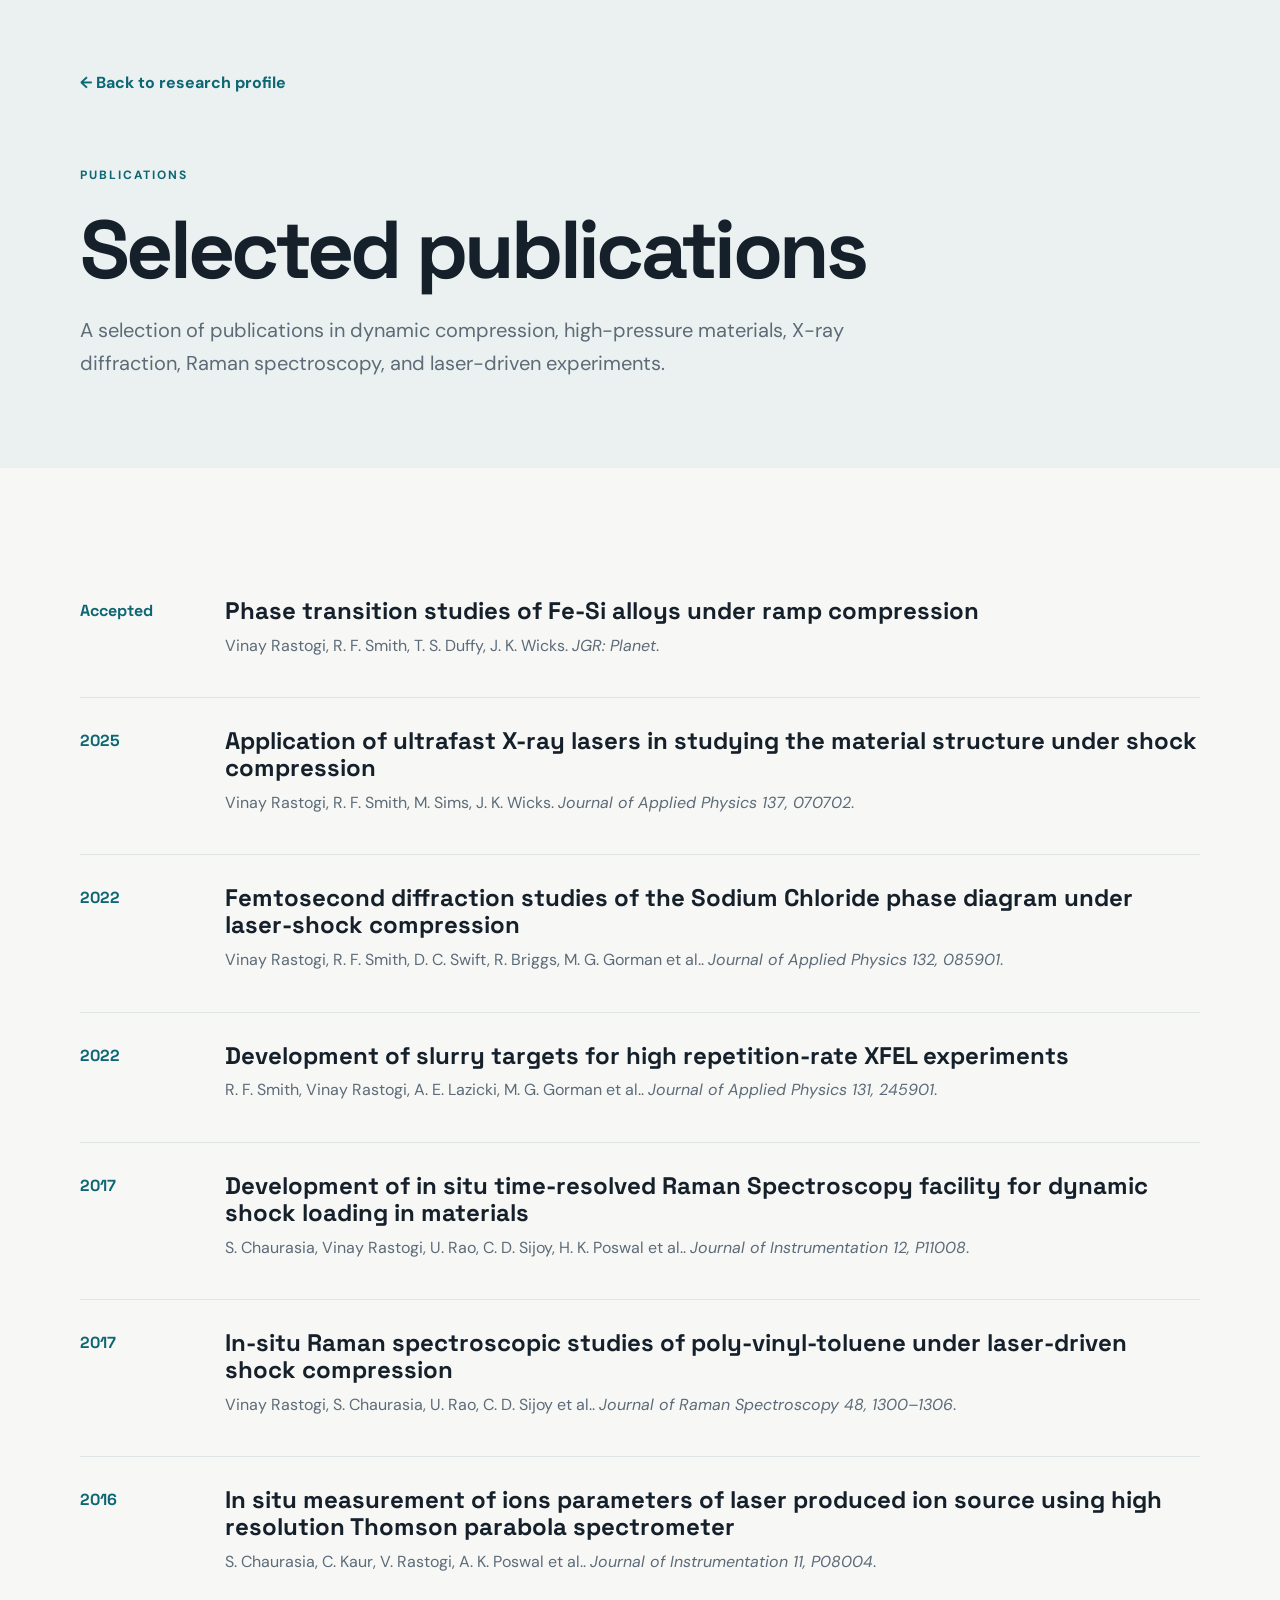
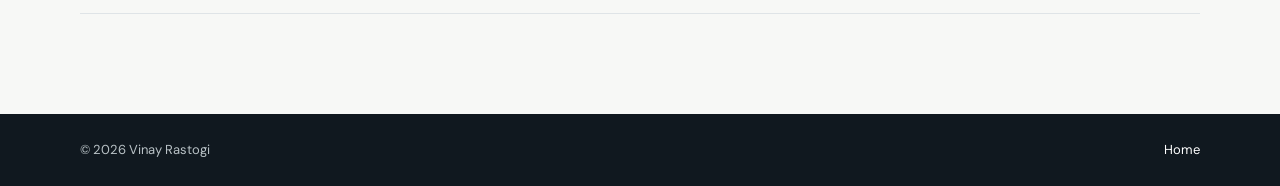
==== publications.html @ 96723e89 "Add files via upload Initial website" ====
<!DOCTYPE html>
<html lang="en"><head><meta charset="UTF-8"><meta name="viewport" content="width=device-width, initial-scale=1.0">
<title>Publications | Vinay Rastogi</title><link rel="stylesheet" href="style.css"></head>
<body><header class="subhero"><div class="container"><a class="back" href="index.html">← Back to research profile</a>
<p class="eyebrow">PUBLICATIONS</p><h1>Selected publications</h1>
<p class="lead">A selection of publications in dynamic compression, high-pressure materials, X-ray diffraction, Raman spectroscopy, and laser-driven experiments.</p>
</div></header><main class="section container"><div class="pub"><div class="year">Accepted</div><div><h3>Phase transition studies of Fe-Si alloys under ramp compression</h3><p>Vinay Rastogi, R. F. Smith, T. S. Duffy, J. K. Wicks. <em>JGR: Planet</em>.</p></div></div><div class="pub"><div class="year">2025</div><div><h3>Application of ultrafast X-ray lasers in studying the material structure under shock compression</h3><p>Vinay Rastogi, R. F. Smith, M. Sims, J. K. Wicks. <em>Journal of Applied Physics 137, 070702</em>.</p></div></div><div class="pub"><div class="year">2022</div><div><h3>Femtosecond diffraction studies of the Sodium Chloride phase diagram under laser-shock compression</h3><p>Vinay Rastogi, R. F. Smith, D. C. Swift, R. Briggs, M. G. Gorman et al.. <em>Journal of Applied Physics 132, 085901</em>.</p></div></div><div class="pub"><div class="year">2022</div><div><h3>Development of slurry targets for high repetition-rate XFEL experiments</h3><p>R. F. Smith, Vinay Rastogi, A. E. Lazicki, M. G. Gorman et al.. <em>Journal of Applied Physics 131, 245901</em>.</p></div></div><div class="pub"><div class="year">2017</div><div><h3>Development of in situ time-resolved Raman Spectroscopy facility for dynamic shock loading in materials</h3><p>S. Chaurasia, Vinay Rastogi, U. Rao, C. D. Sijoy, H. K. Poswal et al.. <em>Journal of Instrumentation 12, P11008</em>.</p></div></div><div class="pub"><div class="year">2017</div><div><h3>In-situ Raman spectroscopic studies of poly-vinyl-toluene under laser-driven shock compression</h3><p>Vinay Rastogi, S. Chaurasia, U. Rao, C. D. Sijoy et al.. <em>Journal of Raman Spectroscopy 48, 1300–1306</em>.</p></div></div><div class="pub"><div class="year">2016</div><div><h3>In situ measurement of ions parameters of laser produced ion source using high resolution Thomson parabola spectrometer</h3><p>S. Chaurasia, C. Kaur, V. Rastogi, A. K. Poswal et al.. <em>Journal of Instrumentation 11, P08004</em>.</p></div></div></main>
<footer><div class="container footer-inner"><span>© 2026 Vinay Rastogi</span><a href="index.html">Home</a></div></footer></body></html>
---- style.css ----
@import url('https://fonts.googleapis.com/css2?family=DM+Sans:wght@400;500;600;700&family=Space+Grotesk:wght@500;600;700&display=swap');

:root{
  --ink:#15202b; --muted:#5d6b78; --paper:#f7f8f6; --white:#fff;
  --line:#dfe4e7; --accent:#0d6673; --accent2:#dbeff1;
  --max:1120px;
}
*{box-sizing:border-box}
html{scroll-behavior:smooth}
body{margin:0;background:var(--paper);color:var(--ink);font-family:"DM Sans",Arial,sans-serif;line-height:1.65}
h1,h2,h3{font-family:"Space Grotesk",Arial,sans-serif;line-height:1.12;margin:0 0 18px}
h1{font-size:clamp(46px,7vw,82px);letter-spacing:-.045em}
h2{font-size:clamp(34px,4vw,52px);letter-spacing:-.035em}
h3{font-size:24px}
p{margin:0 0 18px;color:var(--muted)}
a{color:var(--accent);text-decoration:none}
.container{width:min(calc(100% - 48px),var(--max));margin:auto}
.hero{background:linear-gradient(135deg,#eef6f6 0%,#f7f8f6 55%,#e9eeee 100%);min-height:690px}
.nav{display:flex;justify-content:space-between;align-items:center;padding:24px 0}
.brand{width:42px;height:42px;border:1px solid var(--ink);display:grid;place-items:center;font-family:"Space Grotesk";font-weight:700;color:var(--ink)}
.navlinks{display:flex;gap:25px;flex-wrap:wrap}
.navlinks a{font-size:14px;font-weight:600;color:var(--ink)}
.hero-content{display:grid;grid-template-columns:1.65fr .75fr;gap:70px;align-items:center;padding:100px 0 120px}
.eyebrow,.section-label,.tag{font-size:12px;letter-spacing:.16em;font-weight:700;color:var(--accent);margin-bottom:18px}
.hero h2{font-size:clamp(22px,2.4vw,31px);font-weight:500;max-width:720px;color:#40515b}
.lead{font-size:20px;max-width:780px}
.buttons{display:flex;gap:12px;flex-wrap:wrap;margin-top:28px}
.button{display:inline-block;padding:12px 18px;border:1px solid var(--ink);color:var(--ink);font-weight:700;font-size:14px}
.button.primary{background:var(--ink);color:white}
.button.large{padding:17px 25px}
.profile-card{background:rgba(255,255,255,.7);border:1px solid var(--line);padding:28px;text-align:center}
.profile-placeholder{height:280px;background:#dce4e5;display:grid;place-items:center;font-family:"Space Grotesk";font-weight:700;letter-spacing:.12em;color:#5e6b70;margin-bottom:22px}
.section{padding:100px 0}
.section.alt{background:#edf1f0}
.two-col{display:grid;grid-template-columns:1fr 1fr;gap:70px;font-size:19px}
.cards{display:grid;grid-template-columns:repeat(3,1fr);gap:18px}
.card{background:var(--white);border:1px solid var(--line);padding:28px;min-height:230px}
.card span{font-size:13px;color:var(--accent);font-weight:700}
.card h3{margin-top:55px}
.project-grid{display:grid;grid-template-columns:1fr 1fr;gap:22px}
.project{background:white;border:1px solid var(--line)}
.project-image{height:210px;background:#dce5e5;display:grid;place-items:center;font-family:"Space Grotesk";font-weight:700;letter-spacing:.12em;color:#647276}
.project-body{padding:28px}
.project-body h3{margin-bottom:12px}
.tech-list{display:flex;flex-wrap:wrap;gap:10px;margin:30px 0}
.tech-list span{background:white;border:1px solid var(--line);padding:11px 15px;font-weight:600;font-size:14px}
.facilities{font-size:15px}
.cv-section{display:flex;justify-content:space-between;align-items:center;gap:30px}
.contact{background:var(--ink);color:white}
.contact p{color:#c8d1d5;max-width:720px;font-size:18px}
.contact h2{color:white}
.contact .section-label{color:#8fd2d8}
.contact-links{display:flex;flex-wrap:wrap;gap:24px;margin:30px 0}
.contact-links a{color:white;font-weight:600}
.qr-area{display:flex;align-items:center;gap:22px;margin-top:40px}
.qr-placeholder{width:130px;height:130px;background:white;color:var(--ink);display:grid;place-items:center;text-align:center;font-weight:700}
.qr-area span{color:#b8c4c8;font-size:14px}
footer{background:#10181f;color:#b9c2c6;padding:25px 0}
.footer-inner{display:flex;justify-content:space-between;gap:20px;font-size:13px}
.footer-inner a{color:white}
.subhero{padding:70px 0;background:#eaf1f0}
.back{font-weight:700;display:inline-block;margin-bottom:70px}
.pub{display:grid;grid-template-columns:110px 1fr;gap:35px;padding:30px 0;border-bottom:1px solid var(--line)}
.pub h3{margin-bottom:8px}.pub p{margin-bottom:8px}.year{font-family:"Space Grotesk";font-weight:700;color:var(--accent)}
@media(max-width:800px){
  .navlinks{display:none}
  .hero-content,.two-col,.cards,.project-grid{grid-template-columns:1fr}
  .hero-content{padding:65px 0 80px;gap:40px}
  .section{padding:70px 0}
  .cv-section{display:block}.cv-section .button{margin-top:20px}
  .footer-inner{display:block}.footer-inner span{display:block;margin-bottom:6px}
}

.pub-mini{max-width:900px;margin:25px 0 30px}.pub-mini p{padding:16px 0;border-bottom:1px solid var(--line);margin:0}.pub-mini strong{color:var(--ink)}
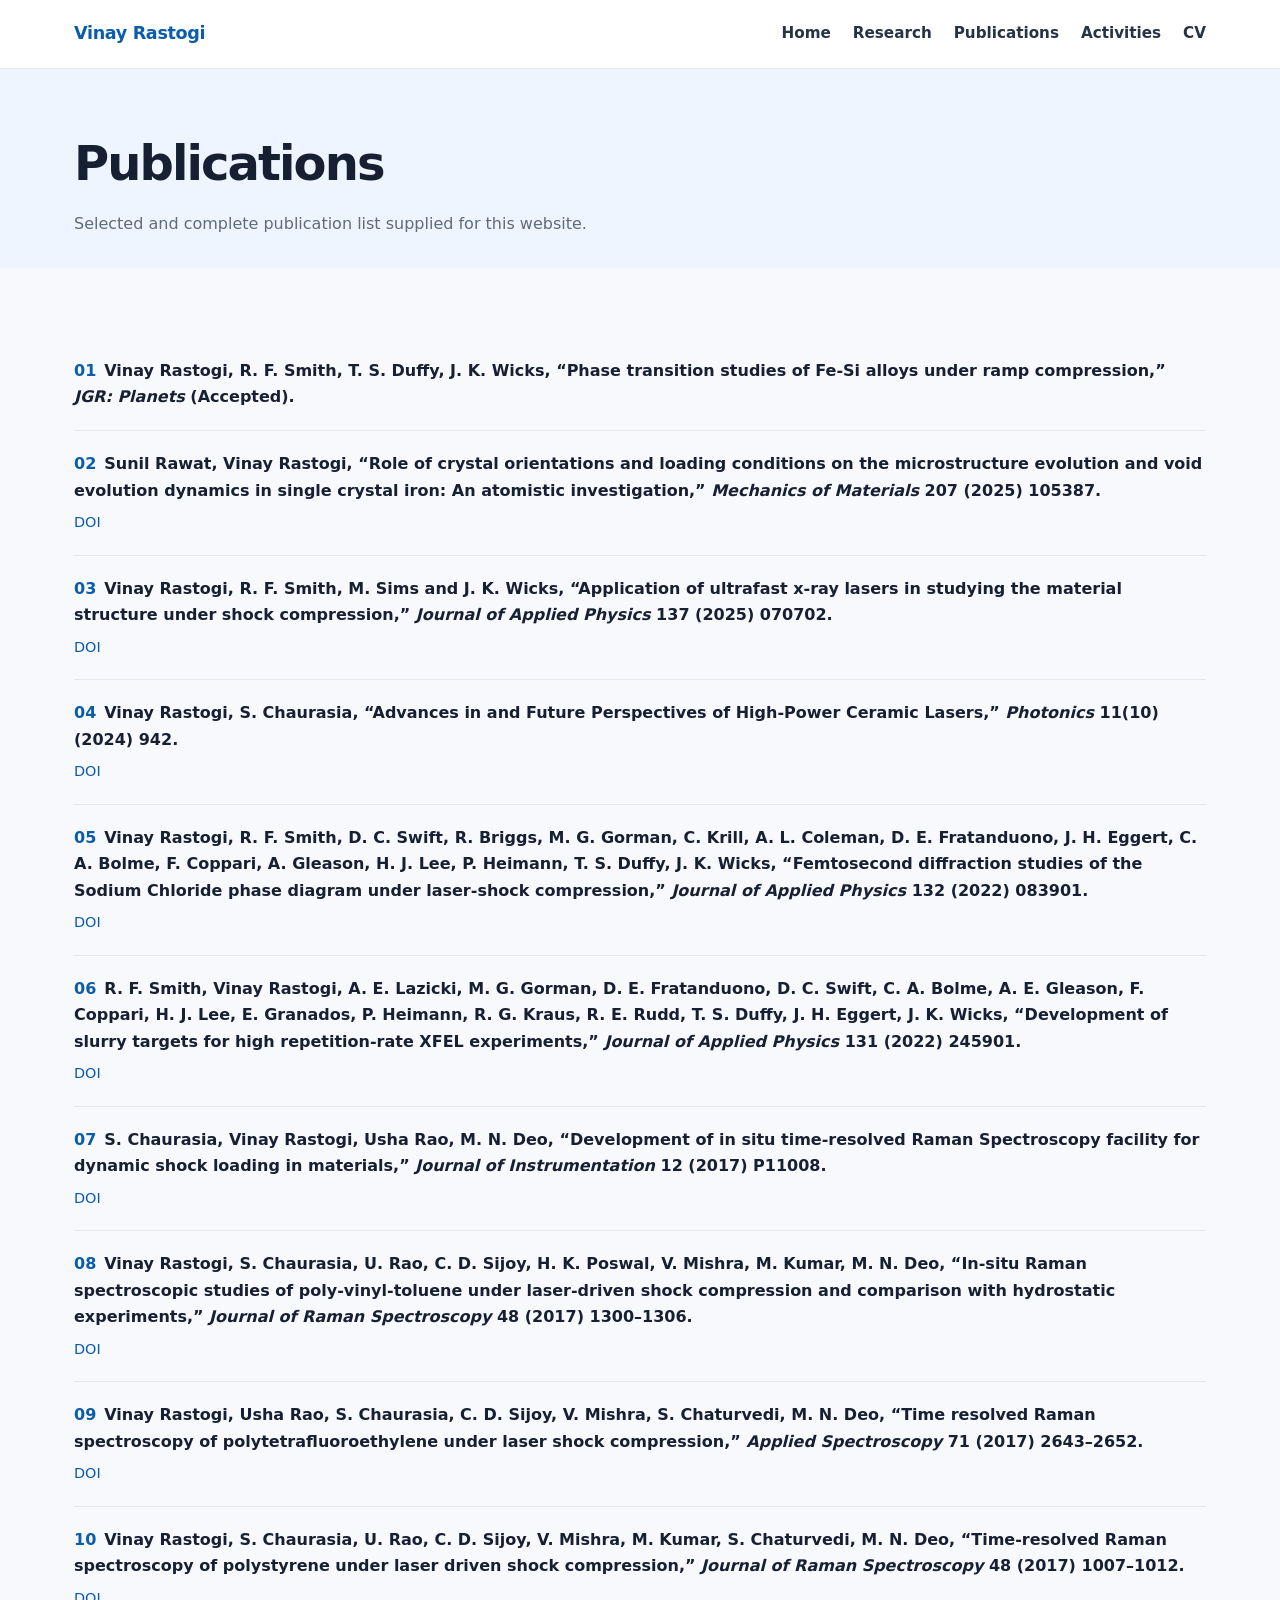
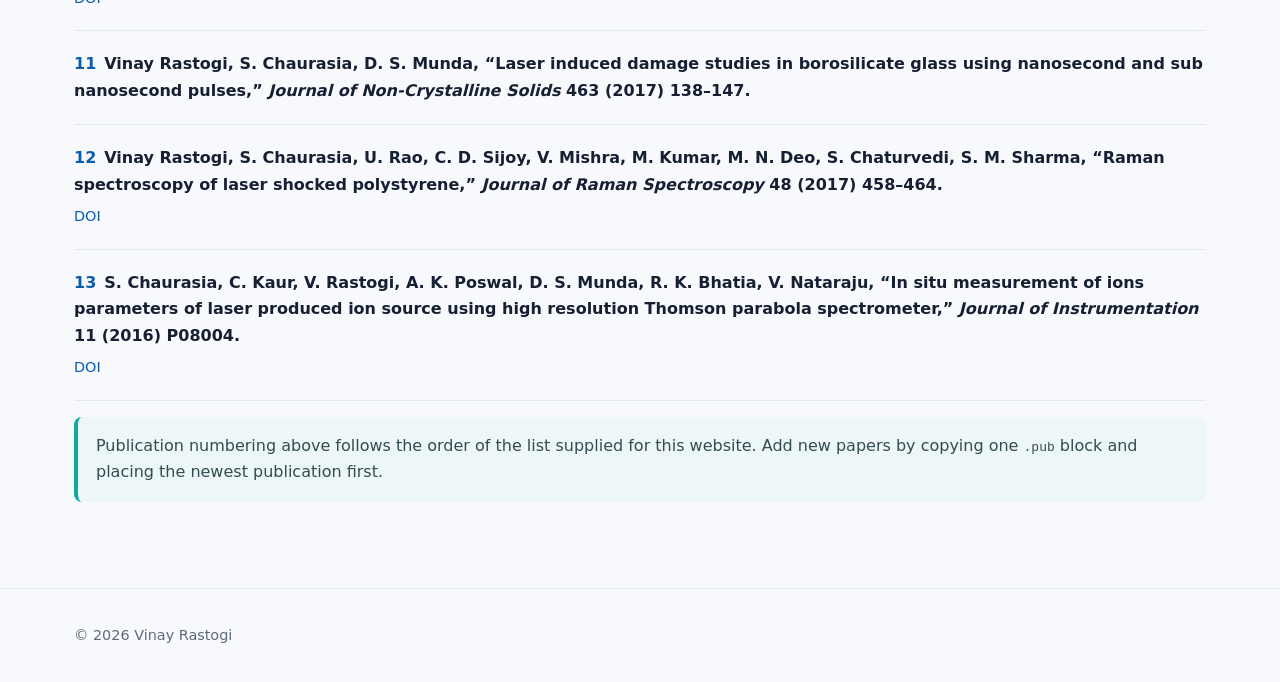
==== commit eb905454: "Add files via upload" ====
--- a/publications.html
+++ b/publications.html
@@ -1,8 +1,17 @@
-<!DOCTYPE html>
-<html lang="en"><head><meta charset="UTF-8"><meta name="viewport" content="width=device-width, initial-scale=1.0">
-<title>Publications | Vinay Rastogi</title><link rel="stylesheet" href="style.css"></head>
-<body><header class="subhero"><div class="container"><a class="back" href="index.html">← Back to research profile</a>
-<p class="eyebrow">PUBLICATIONS</p><h1>Selected publications</h1>
-<p class="lead">A selection of publications in dynamic compression, high-pressure materials, X-ray diffraction, Raman spectroscopy, and laser-driven experiments.</p>
-</div></header><main class="section container"><div class="pub"><div class="year">Accepted</div><div><h3>Phase transition studies of Fe-Si alloys under ramp compression</h3><p>Vinay Rastogi, R. F. Smith, T. S. Duffy, J. K. Wicks. <em>JGR: Planet</em>.</p></div></div><div class="pub"><div class="year">2025</div><div><h3>Application of ultrafast X-ray lasers in studying the material structure under shock compression</h3><p>Vinay Rastogi, R. F. Smith, M. Sims, J. K. Wicks. <em>Journal of Applied Physics 137, 070702</em>.</p></div></div><div class="pub"><div class="year">2022</div><div><h3>Femtosecond diffraction studies of the Sodium Chloride phase diagram under laser-shock compression</h3><p>Vinay Rastogi, R. F. Smith, D. C. Swift, R. Briggs, M. G. Gorman et al.. <em>Journal of Applied Physics 132, 085901</em>.</p></div></div><div class="pub"><div class="year">2022</div><div><h3>Development of slurry targets for high repetition-rate XFEL experiments</h3><p>R. F. Smith, Vinay Rastogi, A. E. Lazicki, M. G. Gorman et al.. <em>Journal of Applied Physics 131, 245901</em>.</p></div></div><div class="pub"><div class="year">2017</div><div><h3>Development of in situ time-resolved Raman Spectroscopy facility for dynamic shock loading in materials</h3><p>S. Chaurasia, Vinay Rastogi, U. Rao, C. D. Sijoy, H. K. Poswal et al.. <em>Journal of Instrumentation 12, P11008</em>.</p></div></div><div class="pub"><div class="year">2017</div><div><h3>In-situ Raman spectroscopic studies of poly-vinyl-toluene under laser-driven shock compression</h3><p>Vinay Rastogi, S. Chaurasia, U. Rao, C. D. Sijoy et al.. <em>Journal of Raman Spectroscopy 48, 1300–1306</em>.</p></div></div><div class="pub"><div class="year">2016</div><div><h3>In situ measurement of ions parameters of laser produced ion source using high resolution Thomson parabola spectrometer</h3><p>S. Chaurasia, C. Kaur, V. Rastogi, A. K. Poswal et al.. <em>Journal of Instrumentation 11, P08004</em>.</p></div></div></main>
-<footer><div class="container footer-inner"><span>© 2026 Vinay Rastogi</span><a href="index.html">Home</a></div></footer></body></html>+<!doctype html><html lang="en"><head><meta charset="utf-8"><meta name="viewport" content="width=device-width,initial-scale=1"><title>Publications | Vinay Rastogi</title><link rel="stylesheet" href="style.css"></head><body>
+<nav class="nav"><div class="wrap navin"><a class="brand" href="index.html">Vinay Rastogi</a><div class="links"><a href="index.html">Home</a><a href="research.html">Research</a><a href="publications.html">Publications</a><a href="activities.html">Activities</a><a href="CV_Vinay_Rastogi.pdf">CV</a></div></div></nav>
+<header class="page-hero"><div class="wrap"><h1>Publications</h1><p>Selected and complete publication list supplied for this website.</p></div></header>
+<section><div class="wrap"><div class="pub"><span class="number">01</span><span class="pub-title">Vinay Rastogi, R. F. Smith, T. S. Duffy, J. K. Wicks, “Phase transition studies of Fe-Si alloys under ramp compression,” <em>JGR: Planets</em> (Accepted).</span></div>
+<div class="pub"><span class="number">02</span><span class="pub-title">Sunil Rawat, Vinay Rastogi, “Role of crystal orientations and loading conditions on the microstructure evolution and void evolution dynamics in single crystal iron: An atomistic investigation,” <em>Mechanics of Materials</em> 207 (2025) 105387.</span><div class="pub-links"><a href="https://doi.org/10.1016/j.mechmat.2025.105387" target="_blank" rel="noopener">DOI</a></div></div>
+<div class="pub"><span class="number">03</span><span class="pub-title">Vinay Rastogi, R. F. Smith, M. Sims and J. K. Wicks, “Application of ultrafast x-ray lasers in studying the material structure under shock compression,” <em>Journal of Applied Physics</em> 137 (2025) 070702.</span><div class="pub-links"><a href="https://doi.org/10.1063/5.0239330" target="_blank" rel="noopener">DOI</a></div></div>
+<div class="pub"><span class="number">04</span><span class="pub-title">Vinay Rastogi, S. Chaurasia, “Advances in and Future Perspectives of High-Power Ceramic Lasers,” <em>Photonics</em> 11(10) (2024) 942.</span><div class="pub-links"><a href="https://doi.org/10.3390/photonics11100942" target="_blank" rel="noopener">DOI</a></div></div>
+<div class="pub"><span class="number">05</span><span class="pub-title">Vinay Rastogi, R. F. Smith, D. C. Swift, R. Briggs, M. G. Gorman, C. Krill, A. L. Coleman, D. E. Fratanduono, J. H. Eggert, C. A. Bolme, F. Coppari, A. Gleason, H. J. Lee, P. Heimann, T. S. Duffy, J. K. Wicks, “Femtosecond diffraction studies of the Sodium Chloride phase diagram under laser-shock compression,” <em>Journal of Applied Physics</em> 132 (2022) 083901.</span><div class="pub-links"><a href="https://doi.org/10.1063/5.0094894" target="_blank" rel="noopener">DOI</a></div></div>
+<div class="pub"><span class="number">06</span><span class="pub-title">R. F. Smith, Vinay Rastogi, A. E. Lazicki, M. G. Gorman, D. E. Fratanduono, D. C. Swift, C. A. Bolme, A. E. Gleason, F. Coppari, H. J. Lee, E. Granados, P. Heimann, R. G. Kraus, R. E. Rudd, T. S. Duffy, J. H. Eggert, J. K. Wicks, “Development of slurry targets for high repetition-rate XFEL experiments,” <em>Journal of Applied Physics</em> 131 (2022) 245901.</span><div class="pub-links"><a href="https://doi.org/10.1063/5.0095654" target="_blank" rel="noopener">DOI</a></div></div>
+<div class="pub"><span class="number">07</span><span class="pub-title">S. Chaurasia, Vinay Rastogi, Usha Rao, M. N. Deo, “Development of in situ time-resolved Raman Spectroscopy facility for dynamic shock loading in materials,” <em>Journal of Instrumentation</em> 12 (2017) P11008.</span><div class="pub-links"><a href="https://doi.org/10.1088/1748-0221/12/11/P11008" target="_blank" rel="noopener">DOI</a></div></div>
+<div class="pub"><span class="number">08</span><span class="pub-title">Vinay Rastogi, S. Chaurasia, U. Rao, C. D. Sijoy, H. K. Poswal, V. Mishra, M. Kumar, M. N. Deo, “In-situ Raman spectroscopic studies of poly-vinyl-toluene under laser-driven shock compression and comparison with hydrostatic experiments,” <em>Journal of Raman Spectroscopy</em> 48 (2017) 1300–1306.</span><div class="pub-links"><a href="https://doi.org/10.1002/jrs.5215" target="_blank" rel="noopener">DOI</a></div></div>
+<div class="pub"><span class="number">09</span><span class="pub-title">Vinay Rastogi, Usha Rao, S. Chaurasia, C. D. Sijoy, V. Mishra, S. Chaturvedi, M. N. Deo, “Time resolved Raman spectroscopy of polytetrafluoroethylene under laser shock compression,” <em>Applied Spectroscopy</em> 71 (2017) 2643–2652.</span><div class="pub-links"><a href="https://doi.org/10.1177/0003702817726542" target="_blank" rel="noopener">DOI</a></div></div>
+<div class="pub"><span class="number">10</span><span class="pub-title">Vinay Rastogi, S. Chaurasia, U. Rao, C. D. Sijoy, V. Mishra, M. Kumar, S. Chaturvedi, M. N. Deo, “Time-resolved Raman spectroscopy of polystyrene under laser driven shock compression,” <em>Journal of Raman Spectroscopy</em> 48 (2017) 1007–1012.</span><div class="pub-links"><a href="https://doi.org/10.1002/jrs.5166" target="_blank" rel="noopener">DOI</a></div></div>
+<div class="pub"><span class="number">11</span><span class="pub-title">Vinay Rastogi, S. Chaurasia, D. S. Munda, “Laser induced damage studies in borosilicate glass using nanosecond and sub nanosecond pulses,” <em>Journal of Non-Crystalline Solids</em> 463 (2017) 138–147.</span></div>
+<div class="pub"><span class="number">12</span><span class="pub-title">Vinay Rastogi, S. Chaurasia, U. Rao, C. D. Sijoy, V. Mishra, M. Kumar, M. N. Deo, S. Chaturvedi, S. M. Sharma, “Raman spectroscopy of laser shocked polystyrene,” <em>Journal of Raman Spectroscopy</em> 48 (2017) 458–464.</span><div class="pub-links"><a href="https://doi.org/10.1002/jrs.5046" target="_blank" rel="noopener">DOI</a></div></div>
+<div class="pub"><span class="number">13</span><span class="pub-title">S. Chaurasia, C. Kaur, V. Rastogi, A. K. Poswal, D. S. Munda, R. K. Bhatia, V. Nataraju, “In situ measurement of ions parameters of laser produced ion source using high resolution Thomson parabola spectrometer,” <em>Journal of Instrumentation</em> 11 (2016) P08004.</span><div class="pub-links"><a href="https://doi.org/10.1088/1748-0221/11/08/P08004" target="_blank" rel="noopener">DOI</a></div></div>
+<p class="note">Publication numbering above follows the order of the list supplied for this website. Add new papers by copying one <code>.pub</code> block and placing the newest publication first.</p></div></section><footer class="footer"><div class="wrap">© 2026 Vinay Rastogi</div></footer></body></html>
--- a/style.css
+++ b/style.css
@@ -1,74 +1,4 @@
-@import url('https://fonts.googleapis.com/css2?family=DM+Sans:wght@400;500;600;700&family=Space+Grotesk:wght@500;600;700&display=swap');
-
-:root{
-  --ink:#15202b; --muted:#5d6b78; --paper:#f7f8f6; --white:#fff;
-  --line:#dfe4e7; --accent:#0d6673; --accent2:#dbeff1;
-  --max:1120px;
-}
-*{box-sizing:border-box}
-html{scroll-behavior:smooth}
-body{margin:0;background:var(--paper);color:var(--ink);font-family:"DM Sans",Arial,sans-serif;line-height:1.65}
-h1,h2,h3{font-family:"Space Grotesk",Arial,sans-serif;line-height:1.12;margin:0 0 18px}
-h1{font-size:clamp(46px,7vw,82px);letter-spacing:-.045em}
-h2{font-size:clamp(34px,4vw,52px);letter-spacing:-.035em}
-h3{font-size:24px}
-p{margin:0 0 18px;color:var(--muted)}
-a{color:var(--accent);text-decoration:none}
-.container{width:min(calc(100% - 48px),var(--max));margin:auto}
-.hero{background:linear-gradient(135deg,#eef6f6 0%,#f7f8f6 55%,#e9eeee 100%);min-height:690px}
-.nav{display:flex;justify-content:space-between;align-items:center;padding:24px 0}
-.brand{width:42px;height:42px;border:1px solid var(--ink);display:grid;place-items:center;font-family:"Space Grotesk";font-weight:700;color:var(--ink)}
-.navlinks{display:flex;gap:25px;flex-wrap:wrap}
-.navlinks a{font-size:14px;font-weight:600;color:var(--ink)}
-.hero-content{display:grid;grid-template-columns:1.65fr .75fr;gap:70px;align-items:center;padding:100px 0 120px}
-.eyebrow,.section-label,.tag{font-size:12px;letter-spacing:.16em;font-weight:700;color:var(--accent);margin-bottom:18px}
-.hero h2{font-size:clamp(22px,2.4vw,31px);font-weight:500;max-width:720px;color:#40515b}
-.lead{font-size:20px;max-width:780px}
-.buttons{display:flex;gap:12px;flex-wrap:wrap;margin-top:28px}
-.button{display:inline-block;padding:12px 18px;border:1px solid var(--ink);color:var(--ink);font-weight:700;font-size:14px}
-.button.primary{background:var(--ink);color:white}
-.button.large{padding:17px 25px}
-.profile-card{background:rgba(255,255,255,.7);border:1px solid var(--line);padding:28px;text-align:center}
-.profile-placeholder{height:280px;background:#dce4e5;display:grid;place-items:center;font-family:"Space Grotesk";font-weight:700;letter-spacing:.12em;color:#5e6b70;margin-bottom:22px}
-.section{padding:100px 0}
-.section.alt{background:#edf1f0}
-.two-col{display:grid;grid-template-columns:1fr 1fr;gap:70px;font-size:19px}
-.cards{display:grid;grid-template-columns:repeat(3,1fr);gap:18px}
-.card{background:var(--white);border:1px solid var(--line);padding:28px;min-height:230px}
-.card span{font-size:13px;color:var(--accent);font-weight:700}
-.card h3{margin-top:55px}
-.project-grid{display:grid;grid-template-columns:1fr 1fr;gap:22px}
-.project{background:white;border:1px solid var(--line)}
-.project-image{height:210px;background:#dce5e5;display:grid;place-items:center;font-family:"Space Grotesk";font-weight:700;letter-spacing:.12em;color:#647276}
-.project-body{padding:28px}
-.project-body h3{margin-bottom:12px}
-.tech-list{display:flex;flex-wrap:wrap;gap:10px;margin:30px 0}
-.tech-list span{background:white;border:1px solid var(--line);padding:11px 15px;font-weight:600;font-size:14px}
-.facilities{font-size:15px}
-.cv-section{display:flex;justify-content:space-between;align-items:center;gap:30px}
-.contact{background:var(--ink);color:white}
-.contact p{color:#c8d1d5;max-width:720px;font-size:18px}
-.contact h2{color:white}
-.contact .section-label{color:#8fd2d8}
-.contact-links{display:flex;flex-wrap:wrap;gap:24px;margin:30px 0}
-.contact-links a{color:white;font-weight:600}
-.qr-area{display:flex;align-items:center;gap:22px;margin-top:40px}
-.qr-placeholder{width:130px;height:130px;background:white;color:var(--ink);display:grid;place-items:center;text-align:center;font-weight:700}
-.qr-area span{color:#b8c4c8;font-size:14px}
-footer{background:#10181f;color:#b9c2c6;padding:25px 0}
-.footer-inner{display:flex;justify-content:space-between;gap:20px;font-size:13px}
-.footer-inner a{color:white}
-.subhero{padding:70px 0;background:#eaf1f0}
-.back{font-weight:700;display:inline-block;margin-bottom:70px}
-.pub{display:grid;grid-template-columns:110px 1fr;gap:35px;padding:30px 0;border-bottom:1px solid var(--line)}
-.pub h3{margin-bottom:8px}.pub p{margin-bottom:8px}.year{font-family:"Space Grotesk";font-weight:700;color:var(--accent)}
-@media(max-width:800px){
-  .navlinks{display:none}
-  .hero-content,.two-col,.cards,.project-grid{grid-template-columns:1fr}
-  .hero-content{padding:65px 0 80px;gap:40px}
-  .section{padding:70px 0}
-  .cv-section{display:block}.cv-section .button{margin-top:20px}
-  .footer-inner{display:block}.footer-inner span{display:block;margin-bottom:6px}
-}
-
-.pub-mini{max-width:900px;margin:25px 0 30px}.pub-mini p{padding:16px 0;border-bottom:1px solid var(--line);margin:0}.pub-mini strong{color:var(--ink)}
+:root{--ink:#172033;--muted:#5f6b7a;--accent:#0b5cab;--accent2:#12a6a6;--bg:#f7f9fc;--card:#fff;--line:#e4e9f0;--max:1180px}
+*{box-sizing:border-box}html{scroll-behavior:smooth}body{margin:0;font-family:Inter,system-ui,-apple-system,BlinkMacSystemFont,"Segoe UI",Arial,sans-serif;color:var(--ink);background:var(--bg);line-height:1.65}a{color:var(--accent);text-decoration:none}a:hover{text-decoration:underline}.wrap{max-width:var(--max);margin:auto;padding:0 24px}.nav{position:sticky;top:0;z-index:20;background:rgba(255,255,255,.94);backdrop-filter:blur(10px);border-bottom:1px solid var(--line)}.navin{display:flex;align-items:center;justify-content:space-between;min-height:68px}.brand{font-weight:800;font-size:1.1rem;letter-spacing:-.02em}.links{display:flex;gap:22px;flex-wrap:wrap}.links a{font-weight:650;color:#263246;font-size:.95rem}.hero{padding:76px 0 58px;background:linear-gradient(135deg,#eef5ff 0%,#fff 52%,#eefafa 100%)}.hero-grid{display:grid;grid-template-columns:1.45fr .75fr;gap:64px;align-items:center}.eyebrow{font-weight:800;color:var(--accent);text-transform:uppercase;letter-spacing:.13em;font-size:.8rem}.hero h1{font-size:clamp(2.5rem,5vw,4.7rem);line-height:1.03;margin:12px 0 18px;letter-spacing:-.055em}.hero h2{font-size:1.25rem;font-weight:650;color:#435168;margin:0 0 22px}.hero p{font-size:1.08rem;color:#4f5c6d;max-width:760px}.portrait{width:min(360px,100%);aspect-ratio:4/5;object-fit:cover;border-radius:24px;box-shadow:0 25px 70px rgba(25,43,73,.18);border:8px solid #fff}.buttons{display:flex;gap:12px;flex-wrap:wrap;margin-top:28px}.btn{display:inline-block;padding:11px 17px;border-radius:10px;font-weight:750;border:1px solid var(--line);background:#fff}.btn.primary{background:var(--accent);color:#fff;border-color:var(--accent)}section{padding:70px 0}.section-head{max-width:780px;margin-bottom:30px}.section-head h2{font-size:2rem;margin:0 0 8px;letter-spacing:-.03em}.section-head p{margin:0;color:var(--muted)}.cards{display:grid;grid-template-columns:repeat(2,1fr);gap:22px}.card{background:var(--card);border:1px solid var(--line);border-radius:18px;overflow:hidden;box-shadow:0 8px 30px rgba(21,37,60,.05)}.card img{width:100%;height:235px;object-fit:cover;background:#eef2f6}.card-body{padding:22px}.card h3{margin:0 0 8px;font-size:1.2rem}.card p{margin:0;color:var(--muted)}.tag{display:inline-block;font-size:.75rem;font-weight:800;color:var(--accent);background:#eaf3ff;border-radius:99px;padding:4px 9px;margin-bottom:10px}.split{display:grid;grid-template-columns:1fr 1fr;gap:28px}.panel{background:#fff;border:1px solid var(--line);border-radius:18px;padding:28px}.panel h3{margin-top:0}.timeline{border-left:2px solid #dbe3ee;padding-left:24px}.item{position:relative;margin-bottom:26px}.item:before{content:"";position:absolute;left:-32px;top:7px;width:12px;height:12px;border-radius:50%;background:var(--accent);border:3px solid var(--bg)}.year{font-weight:800;color:var(--accent);font-size:.9rem}.pub{padding:20px 0;border-bottom:1px solid var(--line)}.pub:last-child{border-bottom:0}.pub-title{font-weight:750;color:var(--ink)}.pub-meta{color:var(--muted);margin-top:5px}.pub-links{margin-top:7px;font-size:.9rem}.number{color:var(--accent);font-weight:800;margin-right:8px}.stats{display:grid;grid-template-columns:repeat(4,1fr);gap:14px;margin-top:25px}.stat{background:#fff;border:1px solid var(--line);padding:18px;border-radius:14px}.stat strong{display:block;font-size:1.6rem}.stat span{color:var(--muted);font-size:.88rem}.gallery{display:grid;grid-template-columns:repeat(3,1fr);gap:16px}.gallery figure{margin:0;background:#fff;border:1px solid var(--line);border-radius:14px;overflow:hidden}.gallery img{display:block;width:100%;height:220px;object-fit:cover}.gallery figcaption{padding:12px 14px;font-size:.9rem;color:#566273}.footer{padding:35px 0;border-top:1px solid var(--line);color:var(--muted);font-size:.9rem}.contact-grid{display:grid;grid-template-columns:1.1fr .9fr;gap:24px}.list{padding-left:20px}.list li{margin:8px 0}.note{background:#eef7f7;border-left:4px solid var(--accent2);padding:16px 18px;border-radius:8px;color:#344b52}.page-hero{padding:55px 0 30px;background:#eef5ff}.page-hero h1{font-size:3rem;letter-spacing:-.04em;margin:0 0 8px}.page-hero p{margin:0;color:var(--muted)}
+@media(max-width:850px){.hero-grid,.split,.contact-grid{grid-template-columns:1fr}.cards{grid-template-columns:1fr}.gallery{grid-template-columns:1fr 1fr}.stats{grid-template-columns:1fr 1fr}.portrait{max-width:300px}.links{gap:12px}.hero{padding-top:48px}}
+@media(max-width:520px){.wrap{padding:0 16px}.navin{align-items:flex-start;padding:14px 0;gap:10px}.links{font-size:.85rem}.gallery{grid-template-columns:1fr}.page-hero h1{font-size:2.3rem}}
